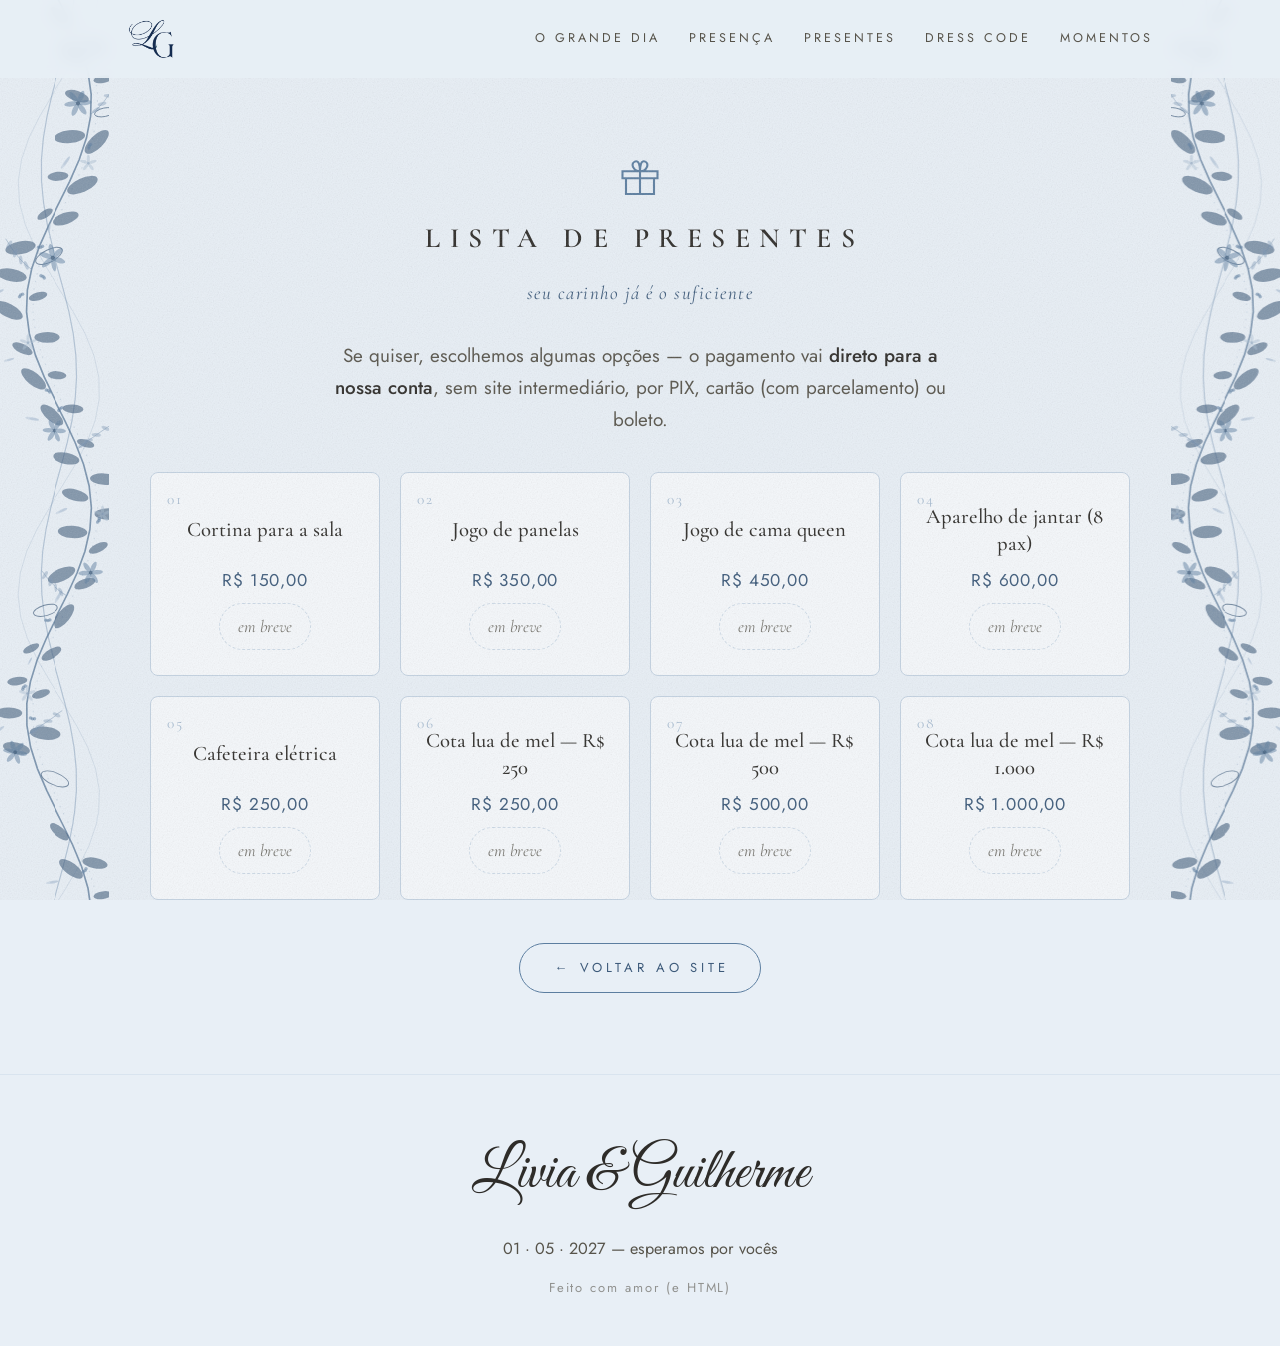
==== presentes.html @ 443a5aac "Implementação Carta Convite Casamento Livia e Guilherme" ====
<!DOCTYPE html>
<html lang="pt-BR">
<head>
  <meta charset="UTF-8">
  <meta name="viewport" content="width=device-width, initial-scale=1.0">
  <title>Lista de Presentes — Livia &amp; Guilherme</title>
  <meta name="description" content="Lista de presentes do casamento de Livia & Guilherme — 01 de maio de 2027.">
  <meta property="og:title" content="Lista de Presentes — Livia &amp; Guilherme">
  <meta property="og:description" content="01 · 05 · 2027 — Escolha o seu presente, com pagamento direto para o casal.">
  <meta property="og:type" content="website">
  <meta property="og:url" content="https://rcvdigo.github.io/livia_guilherme/presentes.html">
  <meta property="og:image" content="https://rcvdigo.github.io/livia_guilherme/img/og.jpeg">
  <meta property="og:image:width" content="1200">
  <meta property="og:image:height" content="630">
  <meta property="og:locale" content="pt_BR">
  <meta name="twitter:card" content="summary_large_image">
  <link rel="preconnect" href="https://fonts.googleapis.com">
  <link rel="preconnect" href="https://fonts.gstatic.com" crossorigin>
  <link href="https://fonts.googleapis.com/css2?family=Cormorant+Garamond:ital,wght@0,400;0,500;0,600;1,400;1,500&family=Great+Vibes&family=Jost:wght@300;400;500&family=Pinyon+Script&display=swap" rel="stylesheet">
  <link rel="stylesheet" href="css/style.css">
  <link rel="icon" type="image/png" href="img/favicon.png">
</head>
<body>

  <!-- moldura floral lateral (tile gerado) -->
  <div class="florais florais--esq" aria-hidden="true"></div>
  <div class="florais florais--dir" aria-hidden="true"></div>

  <header class="topbar">
    <a class="monograma" href="index.html#inicio" aria-label="Início"><img src="img/monograma.png" alt=""></a>
    <nav class="nav" id="nav" aria-label="Navegação principal">
      <a href="index.html#dia">O Grande Dia</a>
      <a href="index.html#presenca">Presença</a>
      <a href="presentes.html" aria-current="page">Presentes</a>
      <a href="index.html#dresscode">Dress Code</a>
      <a href="index.html#galeria">Momentos</a>
    </nav>
    <button class="nav-toggle" id="navToggle" aria-label="Abrir menu" aria-expanded="false">☰</button>
  </header>

  <main>
    <!-- lista completa; itens em js/dados.js (a mesma lista da página principal) -->
    <section class="bloco bloco--centro" id="presentes">
      <div class="bloco__cabecalho" data-reveal>
        <svg class="bloco__icone" viewBox="0 0 24 24" fill="none" stroke="currentColor" stroke-width="1.2" aria-hidden="true"><path d="M4 11h16v9H4zM2 7h20v4H2zM12 7v13M12 7c-4 0-5.5-4.5-3-5.5S12 4 12 7zm0 0c4 0 5.5-4.5 3-5.5S12 4 12 7z"/></svg>
        <h1 class="bloco__titulo">Lista de Presentes</h1>
        <p class="bloco__sub">seu carinho já é o suficiente</p>
      </div>
      <p class="bloco__texto" data-reveal>Se quiser, escolhemos algumas opções — o pagamento vai
      <b>direto para a nossa conta</b>, sem site intermediário, por PIX, cartão (com parcelamento) ou boleto.</p>
      <div class="grade-presentes" id="gradePresentes"></div>
      <noscript><p class="minusc">Ative o JavaScript para ver a lista de presentes.</p></noscript>
      <p class="presentes__mais">
        <a class="botao" href="index.html#presentes">← Voltar ao site</a>
      </p>
    </section>
  </main>

  <footer class="rodape">
    <p class="caligrafia rodape__nomes">Livia &amp; Guilherme</p>
    <p>01 · 05 · 2027 — esperamos por vocês</p>
    <small>Feito com amor (e HTML)</small>
  </footer>

  <!-- modal de presente ("Ver detalhes", modelo da referência) -->
  <div class="modal" id="modalPresente" hidden>
    <div class="modal__caixa">
      <button class="modal__fechar" type="button" aria-label="Fechar">✕</button>
      <p class="modal__rotulo">Seu presente</p>
      <h3 class="modal__nome" id="modalNome"></h3>
      <p class="modal__preco" id="modalPreco"></p>
      <div class="modal__meios" aria-label="Formas de pagamento">
        <span title="PIX">PIX</span><span title="Cartão de crédito">Cartão</span><span title="Boleto">Boleto</span><span title="Parcelamento em até 12x">12×</span>
      </div>
      <p class="minusc" id="modalNota">Pagamento direto para a conta do casal, via Mercado Pago.</p>
      <a class="botao botao--marinho modal__cta" id="modalCta" target="_blank" rel="noopener">Faça o pagamento</a>
    </div>
  </div>

  <script src="js/dados.js"></script>
  <script src="js/main.js"></script>
</body>
</html>
---- css/style.css ----
/* ============================================================
   Livia & Guilherme — identidade visual v2
   Fiel ao mockup da noiva: moldura botânica azul densa, papel
   creme, foto B&W com rasgo de papel, caligrafia + serif caps.
   ============================================================ */
:root {
  --creme:        #e8eff6; /* fundo único do site: azul bem claro (pedido da noiva, 31/10) */
  --creme-escuro: #d9e4ef;
  --azul:         #5c7ea0;
  --azul-claro:   #a8bcd1;
  --azul-tinta:   #3d5a7a;
  --marinho:      #182f50; /* navy do monograma oficial (extraído de img/monograma.png) */
  --carvao:       #2e2c29;
  --grafite:      #57544b;
  --borda:        #c3d2e1;
  --branco:       #fffdf8;

  --serif: "Cormorant Garamond", Georgia, serif;
  --sans:  "Jost", "Segoe UI", sans-serif;
  --cali:  "Great Vibes", cursive;
  --cali-fina: "Pinyon Script", cursive; /* caligrafia fina de convite (estilo Bickham Script) */

  --flor-w: clamp(46px, 8.5vw, 116px);
  /* margem do papel: toda a coluna de conteúdo fica AQUI, fora da moldura
     floral (que cobre 0..--flor-w). Se algo sangrar para cá, some com a flor. */
  --gutter: calc(var(--flor-w) + 1rem);
  /* textura de papel (ruído sutil) */
  --papel: url("data:image/svg+xml,%3Csvg xmlns='http://www.w3.org/2000/svg' width='260' height='260'%3E%3Cfilter id='n'%3E%3CfeTurbulence type='fractalNoise' baseFrequency='.8' numOctaves='2' stitchTiles='stitch'/%3E%3CfeColorMatrix type='saturate' values='0'/%3E%3C/filter%3E%3Crect width='260' height='260' filter='url(%23n)' opacity='.55'/%3E%3C/svg%3E");
}

* { box-sizing: border-box; margin: 0; padding: 0; }
html {
  scroll-behavior: smooth;
  /* base 18px (antes 16px): tudo que usa rem cresce ~12% p/ legibilidade
     (pedido do casal, 31/10 — convidados de todas as idades) */
  font-size: 18px;
}
body {
  background: var(--creme);
  color: var(--carvao);
  font-family: var(--sans);
  font-weight: 400; /* era 300 (Jost Light) — 400 legível sem parecer engessado */
  line-height: 1.7;
  overflow-x: hidden;
  padding-inline: var(--gutter); /* nada de conteúdo sob a moldura floral */
}
img { display: block; max-width: 100%; }
a { color: var(--azul-tinta); }
::selection { background: var(--azul-claro); color: var(--carvao); }

/* ---------- textura de papel sobre toda a página ---------- */
body::before {
  content: ""; position: fixed; inset: 0; z-index: 30;
  pointer-events: none; opacity: .3; background-image: var(--papel);
}
body::after {
  content: ""; position: fixed; inset: 0; z-index: 0; pointer-events: none;
  background: none; /* vinheta removida: fundo em um tom só */
}

/* ---------- moldura floral lateral (tile gerado: img/flores.svg) ---------- */
.florais {
  position: fixed; top: 0; bottom: 0; width: var(--flor-w);
  background-image: url("../img/flores.svg");
  background-repeat: repeat-y;
  background-size: 100% auto;
  background-position-y: var(--par, 0px); /* parallax via JS */
  pointer-events: none; z-index: 5;
}
.florais--esq { left: 0; }
.florais--dir { right: 0; transform: scaleX(-1); }
/* o conteúdo inteiro vive dentro de --gutter (ver body);
   faixas full-blee (topbar/rodapé) escapam com margem negativa e
   devolvem a mesma respiração via padding */
@media (max-width: 560px) { :root { --flor-w: 42px; } }

/* ---------- topo ---------- */
.topbar {
  position: sticky; top: 0; z-index: 50;
  display: flex; align-items: center; justify-content: space-between;
  margin-inline: calc(-1 * var(--gutter)); /* faixa full-blee por baixo das flores */
  padding: 1rem var(--gutter);
  background: rgba(232, 239, 246, .92);
  backdrop-filter: blur(8px);
  transition: padding .3s ease, box-shadow .3s ease;
}
.topbar.rolado {
  padding-block: .45rem;
  box-shadow: 0 8px 24px -14px rgba(46, 44, 41, .35);
  border-bottom: 1px solid var(--creme-escuro);
}
.monograma { display: inline-flex; align-items: center; }
.monograma img { height: 42px; width: auto; }
.nav { display: flex; gap: 1.6rem; }
.nav a {
  font-size: .7rem; letter-spacing: .24em; text-transform: uppercase;
  color: var(--grafite); text-decoration: none; transition: color .2s;
}
.nav a:hover { color: var(--azul-tinta); }
.nav-toggle {
  display: none; background: none; border: 1px solid var(--borda);
  border-radius: 4px; font-size: 1.1rem; color: var(--carvao); padding: .15rem .55rem;
}
@media (max-width: 760px) {
  .nav-toggle { display: block; }
  .nav {
    position: absolute; top: 100%; right: 0; left: 0;
    flex-direction: column; gap: 0; background: var(--creme);
    border-bottom: 1px solid var(--borda);
    left: var(--gutter); right: var(--gutter); /* menu fica dentro do papel */
    max-height: 0; overflow: hidden; transition: max-height .3s ease;
  }
  .nav.aberto { max-height: 340px; }
  .nav a { padding: .9rem 1.2rem; border-top: 1px solid var(--creme-escuro); }
}

/* ---------- entradas em cena ---------- */
@keyframes subiu { from { opacity: 0; transform: translateY(20px); } to { opacity: 1; transform: none; } }
@keyframes kenburns { from { transform: scale(1); } to { transform: scale(1.07); } }
[data-hero] { opacity: 0; animation: subiu 1s cubic-bezier(.2, .7, .3, 1) forwards; animation-delay: var(--d, 0s); }
[data-reveal] { opacity: 0; transform: translateY(26px); transition: opacity .9s ease, transform .9s cubic-bezier(.2, .7, .3, 1); transition-delay: var(--rd, 0s); }
[data-reveal].visivel { opacity: 1; transform: none; }

/* ---------- HERO (fiel ao mockup) ---------- */
.hero {
  position: relative; z-index: 1;
  min-height: calc(100svh - 64px);
  display: flex; flex-direction: column; justify-content: center;
  text-align: center;
  padding: 2.2rem 0 3rem;
}
.hero__versiculo { max-width: 42ch; margin: 0 auto; }
.hero__versiculo p {
  font-family: var(--cali-fina);
  font-size: clamp(1.5rem, 4vw, 2.15rem);
  line-height: 1.35; color: var(--azul-tinta);
}
.hero__versiculo span {
  display: block; margin-top: .5rem;
  font-size: .62rem; letter-spacing: .34em; text-indent: .34em; text-transform: uppercase;
  color: var(--grafite); opacity: .9;
}
.hero__monograma { display: flex; justify-content: center; margin-top: 1.2rem; }
.hero__monograma img { height: clamp(104px, 21vw, 148px); width: auto; }
.hero__foto {
  width: min(640px, 94%);
  margin: 2rem auto 0;
  filter: drop-shadow(0 26px 34px rgba(61, 90, 122, .38));
}
.hero__foto img {
  width: 100%; aspect-ratio: 13 / 10; object-fit: cover; object-position: 50% 24%;
  filter: grayscale(1) contrast(1.06) brightness(1.02);
  animation: kenburns 26s ease-in-out infinite alternate;
}
.hero__verso {
  font-family: var(--serif); font-style: italic;
  font-size: clamp(1.05rem, 2.6vw, 1.35rem); line-height: 1.55;
  color: var(--grafite); margin-top: 2.2rem;
}
.hero__nomes { margin-top: .5rem; }
.hero__nomes img { width: min(520px, 86%); height: auto; margin-inline: auto; }
.hero__convite {
  font-family: var(--serif); font-style: italic;
  font-size: clamp(1.05rem, 2.6vw, 1.4rem);
  color: var(--grafite); margin-top: .9rem;
}
.data-line {
  display: grid; grid-template-columns: 1fr 1.15fr 1fr; align-items: center;
  justify-items: center; column-gap: .6rem;
  width: min(460px, 90%); margin: 2rem auto 0;
  border-top: 1px solid var(--borda); border-bottom: 1px solid var(--borda);
  padding: 1rem 0;
  font-family: var(--serif); text-transform: uppercase;
  font-feature-settings: "lnum" 1; /* algarismos de linha: senão o 1 parece um i */
  color: var(--azul-tinta);
}
.data-line small { display: block; font-size: .7rem; letter-spacing: .32em; color: var(--grafite); }
.data-line b { font-size: clamp(2rem, 6.5vw, 2.7rem); font-weight: 600; letter-spacing: .04em; line-height: 1; }
.data-line .ano { font-size: clamp(1.35rem, 4.6vw, 1.85rem); letter-spacing: .08em; color: var(--carvao); }
.countdown {
  display: flex; justify-content: center; gap: clamp(1.2rem, 4.5vw, 2.4rem);
  margin-top: 1.6rem;
}
.countdown div { display: grid; justify-items: center; }
.countdown b { font-family: var(--serif); font-size: 1.7rem; font-weight: 500; font-feature-settings: "lnum" 1; }
.countdown small { font-size: .7rem; letter-spacing: .28em; text-transform: uppercase; color: var(--grafite); }

/* ---------- blocos genéricos ---------- */
main { position: relative; z-index: 1; }
.bloco {
  max-width: 980px; margin: 0 auto;
  padding: clamp(3.2rem, 9vh, 5.4rem) 0;
  scroll-margin-top: 76px;
}
.bloco--centro { text-align: center; }
.bloco__cabecalho { display: grid; justify-items: center; gap: .8rem; margin-bottom: 1.7rem; text-align: center; }
.bloco__icone { width: 42px; height: 42px; color: var(--azul); }
.bloco__titulo {
  font-family: var(--serif); font-weight: 600;
  font-size: clamp(1.15rem, 2.8vw, 1.55rem);
  letter-spacing: .34em; text-indent: .34em; text-transform: uppercase;
  color: var(--carvao); text-align: center;
}
.bloco__sub {
  font-family: var(--serif); font-style: italic; color: var(--azul-tinta);
  font-size: 1.05rem; letter-spacing: .08em;
}
.bloco__texto { max-width: 58ch; margin-inline: auto; color: var(--grafite); font-size: 1.05rem; }
.bloco__texto b { color: var(--carvao); font-weight: 500; }
.minusc { font-size: .85rem; color: var(--grafite); opacity: .9; margin-top: .6rem; }

/* ---------- cards de eventos e ações rápidas ---------- */
.acoes {
  display: grid; gap: 1.2rem; margin-top: 2.2rem;
  grid-template-columns: repeat(auto-fit, minmax(230px, 1fr));
}
.acao {
  background: rgba(255, 255, 255, .55);
  border: 1px solid var(--borda);
  border-radius: 10px;
  padding: 2rem 1.3rem 1.7rem;
  text-align: center;
  display: flex; flex-direction: column; align-items: center; gap: .55rem;
  transition: transform .3s ease, box-shadow .3s ease;
}
.acao:hover { transform: translateY(-4px); box-shadow: 0 18px 34px -20px rgba(24, 47, 80, .4); }
.acao__icone { width: 44px; height: 44px; color: var(--marinho); margin-bottom: .5rem; }
.acao__titulo {
  font-family: var(--serif); font-weight: 600;
  font-size: 1.02rem; letter-spacing: .2em; text-indent: .2em; text-transform: uppercase;
  color: var(--carvao); line-height: 1.4;
}
.acao__horario { font-family: var(--serif); font-weight: 600; font-size: 2rem; line-height: 1; color: var(--marinho); }
.acao__local { font-family: var(--serif); font-style: italic; font-size: 1.02rem; color: var(--grafite); }
.acao__endereco { font-size: .85rem; color: var(--grafite); opacity: .85; }
.acao .botao { margin-top: auto; }

/* ---------- botões (pílulas finas, como o mockup) ---------- */
.botao {
  align-self: center; margin-top: auto;
  font-family: var(--sans); font-size: .72rem; letter-spacing: .3em; text-indent: .3em;
  text-transform: uppercase; text-decoration: none; cursor: pointer;
  color: var(--azul-tinta); background: transparent;
  border: 1px solid var(--azul); border-radius: 999px;
  padding: .72rem 1.7rem .68rem;
  transition: background .25s, color .25s, border-color .25s;
}
.botao:hover { background: var(--azul); color: var(--branco); }
.botao--marinho { background: var(--marinho); border-color: var(--marinho); color: #fffdf8; font-size: .78rem; padding: .95rem 2.5rem .9rem; }
.botao--marinho:hover { background: #23406d; border-color: #23406d; color: #fffdf8; }

/* ---------- lista de presentes ---------- */
.grade-presentes {
  display: grid; gap: 1.1rem; margin-top: 2rem;
  grid-template-columns: repeat(auto-fill, minmax(215px, 1fr));
}
.presente {
  position: relative;
  background: rgba(255, 255, 255, .55);
  border: 1px solid var(--borda); border-radius: 8px;
  padding: 1.7rem 1.1rem 1.4rem;
  text-align: center;
  display: flex; flex-direction: column; align-items: center; gap: .45rem;
  transition: transform .3s ease, box-shadow .3s ease;
}
.presente:hover { transform: translateY(-4px); box-shadow: 0 18px 34px -20px rgba(61, 90, 122, .4); }
.presente__num {
  position: absolute; top: .7rem; left: .9rem;
  font-family: var(--serif); font-size: .85rem; color: var(--azul-claro);
  letter-spacing: .1em;
}
.presente h3 { font-family: var(--serif); font-weight: 500; font-size: 1.15rem; line-height: 1.3; min-height: 2.6em; display: flex; align-items: center; }
.presente__preco { color: var(--azul-tinta); font-size: .95rem; letter-spacing: .05em; }
.presente--comprado { opacity: .62; }
/* desktop: 2x2 simétrico nos cards do Grande Dia e na prévia de presentes */
@media (min-width: 700px) {
  .acoes,
  .grade-presentes[data-limite] {
    grid-template-columns: repeat(2, minmax(0, 1fr));
    max-width: 720px; margin-inline: auto;
  }
}
/* lista completa (presentes.html): colunas que fecham certo com 8 itens */
@media (min-width: 700px) {
  .grade-presentes:not([data-limite]) { grid-template-columns: repeat(2, minmax(0, 1fr)); }
}
@media (min-width: 1000px) {
  .grade-presentes:not([data-limite]) { grid-template-columns: repeat(4, minmax(0, 1fr)); }
}
.presentes__mais { margin-top: 2.4rem; }
.presentes__mais .botao { display: inline-block; }
.selo-ok {
  font-family: var(--serif); font-style: italic; font-size: 1.05rem;
  color: var(--azul-tinta);
  border: 1px dashed var(--azul-claro); border-radius: 999px;
  padding: .45rem 1rem;
}
.selo-breve {
  font-family: var(--serif); font-style: italic; font-size: .95rem;
  color: var(--grafite); opacity: .8;
  border: 1px dashed var(--borda); border-radius: 999px;
  padding: .45rem 1rem;
}
.grade-vazia { max-width: 42ch; margin: 1.6rem auto 0; }

/* ---------- galeria ---------- */
.galeria { display: grid; gap: 1.2rem; margin-top: 2.2rem; grid-template-columns: repeat(auto-fit, minmax(220px, 1fr)); }
.galeria figure { overflow: hidden; border: 1px solid var(--borda); padding: 6px; background: var(--branco); }
.galeria img {
  width: 100%; aspect-ratio: 3 / 4; object-fit: cover;
  filter: grayscale(1) contrast(1.05);
  cursor: zoom-in;
  transition: transform .4s ease, filter .4s ease;
}
.galeria img:hover { transform: scale(1.03); filter: grayscale(.15); }

/* lightbox */
.lightbox { position: fixed; inset: 0; z-index: 100; display: grid; place-items: center; background: rgba(30, 30, 32, .93); padding: 2rem; }
.lightbox[hidden] { display: none; }
.lightbox img { max-width: 92vw; max-height: 84vh; border: 6px solid var(--branco); filter: grayscale(1); }
.lightbox__fechar { position: absolute; top: 1.2rem; right: 1.6rem; background: none; border: none; color: var(--branco); font-size: 1.4rem; cursor: pointer; }

/* ---------- história ---------- */
.caligrafia {
  font-family: var(--cali);
  font-size: clamp(1.8rem, 5.5vw, 3rem);
  color: var(--azul-tinta); line-height: 1.35;
  margin-bottom: 1.2rem;
}

/* ---------- rodapé ---------- */
.rodape {
  text-align: center;
  margin-inline: calc(-1 * var(--gutter)); /* faixa full-blee por baixo das flores */
  padding: 3.4rem var(--gutter) 2.6rem;
  border-top: 1px solid var(--creme-escuro);
  background: transparent;
  color: var(--grafite); font-size: .9rem;
}
.rodape__nomes { font-size: clamp(2.2rem, 6vw, 3.2rem); color: var(--carvao); }
.rodape small { display: block; margin-top: .8rem; opacity: .6; font-size: .72rem; letter-spacing: .15em; }

/* ---------- RSVP (Marque a Data) ---------- */
.rsvp { max-width: 520px; margin: 0 auto; }
.rsvp input {
  width: 100%; background: transparent; border: none; outline: none;
  border-bottom: 1px solid var(--borda);
  font-family: var(--sans); font-weight: 400; font-size: 1.05rem;
  text-align: center; padding: .55rem 0 .5rem;
  color: var(--carvao); caret-color: var(--azul);
}
.rsvp input:focus { border-bottom-color: var(--azul); }
.rsvp input::placeholder { color: var(--grafite); opacity: .6; letter-spacing: .04em; }
.rsvp__status { min-height: 3.2rem; margin-top: 1.4rem; display: grid; justify-items: center; }
.rsvp__dica { color: var(--grafite); font-size: .98rem; }
.rsvp__dica--erro { color: var(--azul-tinta); }
.rsvp__cartao-nome {
  font-family: var(--serif); font-weight: 600;
  font-size: 1.7rem; color: var(--carvao); letter-spacing: .02em;
}
.rsvp__cartao-msg { font-size: .95rem; color: var(--grafite); margin: .4rem 0 1rem; }
.rsvp__prazo { margin-top: 1.6rem; font-style: italic; }
.rsvp__chips { display: flex; flex-wrap: wrap; gap: .5rem; justify-content: center; margin-top: .9rem; }
.chip {
  font-family: var(--sans); font-size: .82rem; cursor: pointer;
  background: transparent; color: var(--azul-tinta);
  border: 1px solid var(--azul-claro); border-radius: 999px;
  padding: .42rem 1.05rem .38rem;
  transition: background .2s, color .2s;
}
button.chip:hover { background: var(--azul-claro); color: var(--carvao); }
.chip--ok { border-style: dashed; opacity: .9; }
.rsvp__mural-titulo {
  font-family: var(--serif); font-style: italic;
  font-size: 1.15rem; color: var(--azul-tinta); margin-top: 1.2rem;
}

/* ---------- dress code (convite florido — réplica do modelo da noiva) ---------- */
#dresscode { position: relative; }
.dress-in {
  position: relative; max-width: 980px; margin: 0 auto;
  padding: clamp(3.4rem, 8vw, 5rem) 5rem; /* 80px > moldura lateral de 64px */
  background: var(--creme); /* mesmo azul do site; precisa ser sólido p/ o multiply das artes (main isola o blend) */
}
/* moldura floral nas quatro bordas da "convite" */
.dc-frame { position: absolute; pointer-events: none; }
.dc-frame--t { top: 0; left: 0; right: 0; height: 78px; background: url("../img/flores-h.svg") repeat-x; background-size: auto 100%; }
.dc-frame--b { bottom: 0; left: 0; right: 0; height: 78px; background: url("../img/flores-h.svg") repeat-x; background-size: auto 100%; }
.dc-frame--l { top: 78px; bottom: 78px; left: 0; width: 64px; background: url("../img/flores.svg") repeat-y; background-size: 100% auto; }
.dc-frame--r { top: 78px; bottom: 78px; right: 0; width: 64px; background: url("../img/flores.svg") repeat-y; background-size: 100% auto; }
@media (max-width: 700px) {
  /* card em largura total: as florais fixas do site já fazem as bordas laterais,
     então o card escapa do gutter e dispensa molduras laterais internas */
  .dress-in { margin-inline: calc(-1 * var(--gutter)); padding-inline: calc(var(--flor-w) + 14px); }
  .dc-frame--t, .dc-frame--b { height: 52px; }
  .dc-frame--l, .dc-frame--r { display: none; }
  .dc__pill {
    font-size: 1.02rem; letter-spacing: .1em; text-indent: .1em;
    padding: .45rem 1.5rem .4rem;
  }
  .dc__lado img { height: min(300px, 78vw); }
}
/* título + subtítulo — medidas e cores amostradas do modelo */
#dresscode .bloco__cabecalho { gap: .5rem; margin-bottom: 1.7rem; }
#dresscode .bloco__titulo {
  font-size: clamp(1.75rem, 5.5vw, 4.4rem);
  letter-spacing: .1em; text-indent: .1em;
  color: #4c586e;
}
#dresscode .bloco__sub {
  font-style: normal; font-weight: 500;
  font-size: clamp(1.15rem, 2.6vw, 1.5rem); letter-spacing: .03em;
  color: #4c586e;
}
#dresscode .bloco__sub--cali {
  font-family: var(--cali);
  font-size: clamp(1.35rem, 3vw, 1.7rem); line-height: 1.32; letter-spacing: .01em;
  color: #5a6c8c; margin-top: -.2rem;
}
.bloco__sub .cali {
  font-family: var(--cali); font-style: normal;
  font-size: 1.42rem; line-height: 1.3; letter-spacing: .02em;
  color: var(--azul-tinta);
}
.dc { display: grid; gap: 2rem; margin-top: 0; grid-template-columns: 1fr; justify-items: center; }
.dc__div { display: none; }
.dc__lado { display: grid; justify-items: center; gap: .55rem; text-align: center; }
.dc__pill {
  position: relative; z-index: 1; margin-bottom: .3rem;
  font-family: var(--serif); font-weight: 600;
  font-size: clamp(1.15rem, 2.4vw, 1.4rem); letter-spacing: .18em; text-indent: .18em; text-transform: uppercase;
  color: #44506a; white-space: nowrap;
  padding: .5rem 2.5rem .45rem;
  background: url("data:image/svg+xml,%3Csvg xmlns='http://www.w3.org/2000/svg' viewBox='0 0 380 100' preserveAspectRatio='none'%3E%3Cpath d='M30 55C18 40 40 26 78 22 130 16 176 26 226 20 272 14 322 12 350 24 368 32 372 46 360 56 370 68 352 80 318 82 268 86 214 74 168 82 120 90 66 88 40 80 20 74 14 64 30 55Z' fill='%23ccd9e8'/%3E%3Cpath d='M48 50C60 34 120 30 180 34 240 38 300 30 340 40 352 46 350 58 336 62 296 72 236 62 176 66 120 70 70 68 56 60 48 56 44 54 48 50Z' fill='%23dbe6f1' opacity='.65'/%3E%3C/svg%3E") center / 100% 100% no-repeat;
}
.dc__desc { font-family: var(--sans); font-weight: 400; font-size: 1.1rem; line-height: 1.55; color: #5c6b7e; margin-top: .8rem; }
.dc__lado img { height: min(330px, 86vw); width: auto; max-width: 96%; margin: .9rem 0 .2rem; }
/* as artes têm papel #f5f5f3: clareia até o branco e multiplica para sumir no fundo azul */
.dc__lado img, .dc__proibicoes img { filter: brightness(1.05); mix-blend-mode: multiply; }
.dc__lista { list-style: none; text-align: left; max-width: 34ch; margin-top: 1rem; display: grid; gap: .7rem; justify-self: center; }
.dc__lista li { position: relative; padding-left: 1.55rem; font-family: var(--sans); font-size: .95rem; line-height: 1.5; color: #5c6b7e; }
.dc__lista li::before {
  content: ""; position: absolute; left: 0; top: .3em; width: 13px; height: 13px;
  background: url("data:image/svg+xml,%3Csvg xmlns='http://www.w3.org/2000/svg' viewBox='0 0 16 16'%3E%3Cpath d='M2.3 13.7C2.7 7.6 7.5 2.7 13.7 2.3c-.4 6.2-5.2 11.1-11.4 11.4z' fill='%237d8ca3'/%3E%3C/svg%3E") center / contain no-repeat;
}
.dc__lista b { color: #4c586e; font-weight: 600; text-transform: uppercase; letter-spacing: .04em; }
@media (min-width: 760px) {
  .dc { grid-template-columns: 1fr 1px 1fr; gap: 2rem 2.8rem; }
  .dc__div { display: block; background: linear-gradient(180deg, transparent, #cfd4cf 12%, #cfd4cf 88%, transparent); }
}
.dc__nao { margin-top: 3.2rem; }
.dc__nao h3 {
  font-family: var(--serif); font-weight: 600;
  font-size: 1.05rem; letter-spacing: .3em; text-indent: .3em; text-transform: uppercase;
  color: #4c586e; margin-bottom: 1.7rem;
}
.dc__proibicoes { list-style: none; display: flex; flex-wrap: wrap; justify-content: center; gap: 1.2rem 1.4rem; }
.dc__proibicoes li { width: 148px; display: grid; justify-items: center; gap: .65rem; }
.dc__proibicoes img { width: 72px; height: 72px; }
.dc__proibicoes span { font-family: var(--sans); font-size: .68rem; letter-spacing: .13em; text-transform: uppercase; color: #5c6b7e; line-height: 1.55; text-align: center; }
@media (max-width: 700px) {
  .dc__proibicoes li { width: 42%; } /* 2 ícones por linha (após a regra base de 148px) */
}

/* ---------- modal de presente ---------- */
.modal {
  position: fixed; inset: 0; z-index: 100;
  display: grid; place-items: center;
  background: rgba(30, 30, 32, .55); backdrop-filter: blur(3px);
  padding: 1.4rem;
}
.modal[hidden] { display: none; }
.modal__caixa {
  position: relative; width: min(420px, 100%);
  background: var(--creme); border: 1px solid var(--borda); border-radius: 10px;
  box-shadow: 0 30px 60px -25px rgba(30, 30, 32, .5);
  padding: 2.4rem 1.8rem 2rem; text-align: center;
  animation: subiu .35s cubic-bezier(.2, .7, .3, 1);
}
.modal__fechar {
  position: absolute; top: .7rem; right: .9rem;
  background: none; border: none; font-size: 1.1rem;
  color: var(--grafite); cursor: pointer;
}
.modal__rotulo {
  font-size: .62rem; letter-spacing: .34em; text-indent: .34em; text-transform: uppercase;
  color: var(--grafite);
}
.modal__nome {
  font-family: var(--serif); font-weight: 600; font-size: 1.55rem;
  margin: .5rem 0 .2rem; color: var(--carvao);
}
.modal__preco {
  font-family: var(--serif); font-size: 1.9rem; font-weight: 600;
  color: var(--azul-tinta); margin-bottom: 1rem;
}
.modal__meios { display: flex; gap: .5rem; justify-content: center; margin-bottom: 1rem; }
.modal__meios span {
  font-size: .6rem; letter-spacing: .14em; text-transform: uppercase;
  color: var(--grafite); border: 1px solid var(--borda); border-radius: 6px;
  padding: .3rem .55rem .26rem;
}
.modal__cta { display: inline-block; margin-top: .6rem; }

/* ---------- movimento reduzido ---------- */
@media (prefers-reduced-motion: reduce) {
  html { scroll-behavior: auto; }
  [data-hero], [data-reveal] { opacity: 1 !important; transform: none !important; animation: none !important; transition: none !important; }
  .hero__foto img { animation: none; }
  * { transition-duration: .01ms !important; }
}
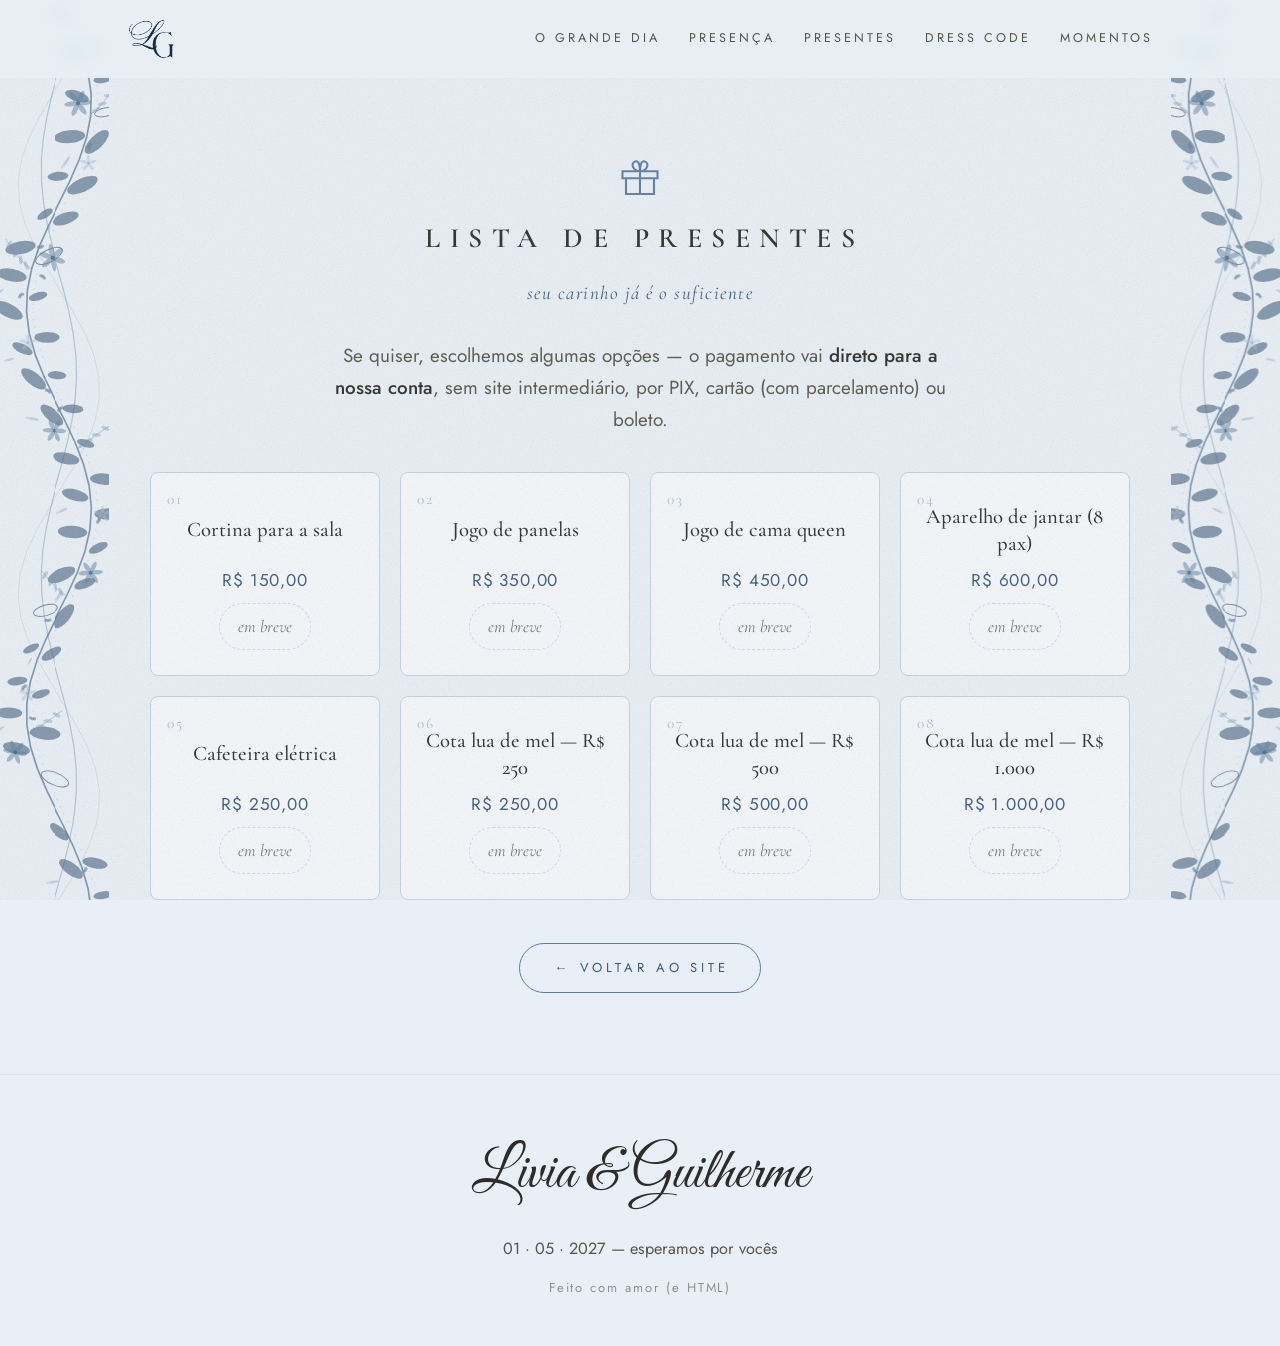
==== commit 399ba909: "Versículo do hero em Great Vibes (mesma fonte do convite); remove 'E para que tudo fique ainda mais " ====
--- a/presentes.html
+++ b/presentes.html
@@ -16,7 +16,7 @@
   <meta name="twitter:card" content="summary_large_image">
   <link rel="preconnect" href="https://fonts.googleapis.com">
   <link rel="preconnect" href="https://fonts.gstatic.com" crossorigin>
-  <link href="https://fonts.googleapis.com/css2?family=Cormorant+Garamond:ital,wght@0,400;0,500;0,600;1,400;1,500&family=Great+Vibes&family=Jost:wght@300;400;500&family=Pinyon+Script&display=swap" rel="stylesheet">
+  <link href="https://fonts.googleapis.com/css2?family=Cormorant+Garamond:ital,wght@0,400;0,500;0,600;1,400;1,500&family=Great+Vibes&family=Jost:wght@300;400;500&display=swap" rel="stylesheet">
   <link rel="stylesheet" href="css/style.css">
   <link rel="icon" type="image/png" href="img/favicon.png">
 </head>
--- a/css/style.css
+++ b/css/style.css
@@ -18,7 +18,6 @@
   --serif: "Cormorant Garamond", Georgia, serif;
   --sans:  "Jost", "Segoe UI", sans-serif;
   --cali:  "Great Vibes", cursive;
-  --cali-fina: "Pinyon Script", cursive; /* caligrafia fina de convite (estilo Bickham Script) */
 
   --flor-w: clamp(46px, 8.5vw, 116px);
   /* margem do papel: toda a coluna de conteúdo fica AQUI, fora da moldura
@@ -129,11 +128,11 @@
   text-align: center;
   padding: 2.2rem 0 3rem;
 }
-.hero__versiculo { max-width: 42ch; margin: 0 auto; }
+.hero__versiculo { max-width: min(700px, 100%); margin: 0 auto; } /* a frase faz ~633px em 1 linha no Great Vibes @45.9px */
 .hero__versiculo p {
-  font-family: var(--cali-fina);
-  font-size: clamp(1.5rem, 4vw, 2.15rem);
-  line-height: 1.35; color: var(--azul-tinta);
+  font-family: var(--cali);
+  font-size: clamp(1.75rem, 4.7vw, 2.55rem);
+  line-height: 1.3; color: var(--azul-tinta);
 }
 .hero__versiculo span {
   display: block; margin-top: .5rem;
@@ -412,11 +411,6 @@
   font-size: clamp(1.15rem, 2.6vw, 1.5rem); letter-spacing: .03em;
   color: #4c586e;
 }
-#dresscode .bloco__sub--cali {
-  font-family: var(--cali);
-  font-size: clamp(1.35rem, 3vw, 1.7rem); line-height: 1.32; letter-spacing: .01em;
-  color: #5a6c8c; margin-top: -.2rem;
-}
 .bloco__sub .cali {
   font-family: var(--cali); font-style: normal;
   font-size: 1.42rem; line-height: 1.3; letter-spacing: .02em;
